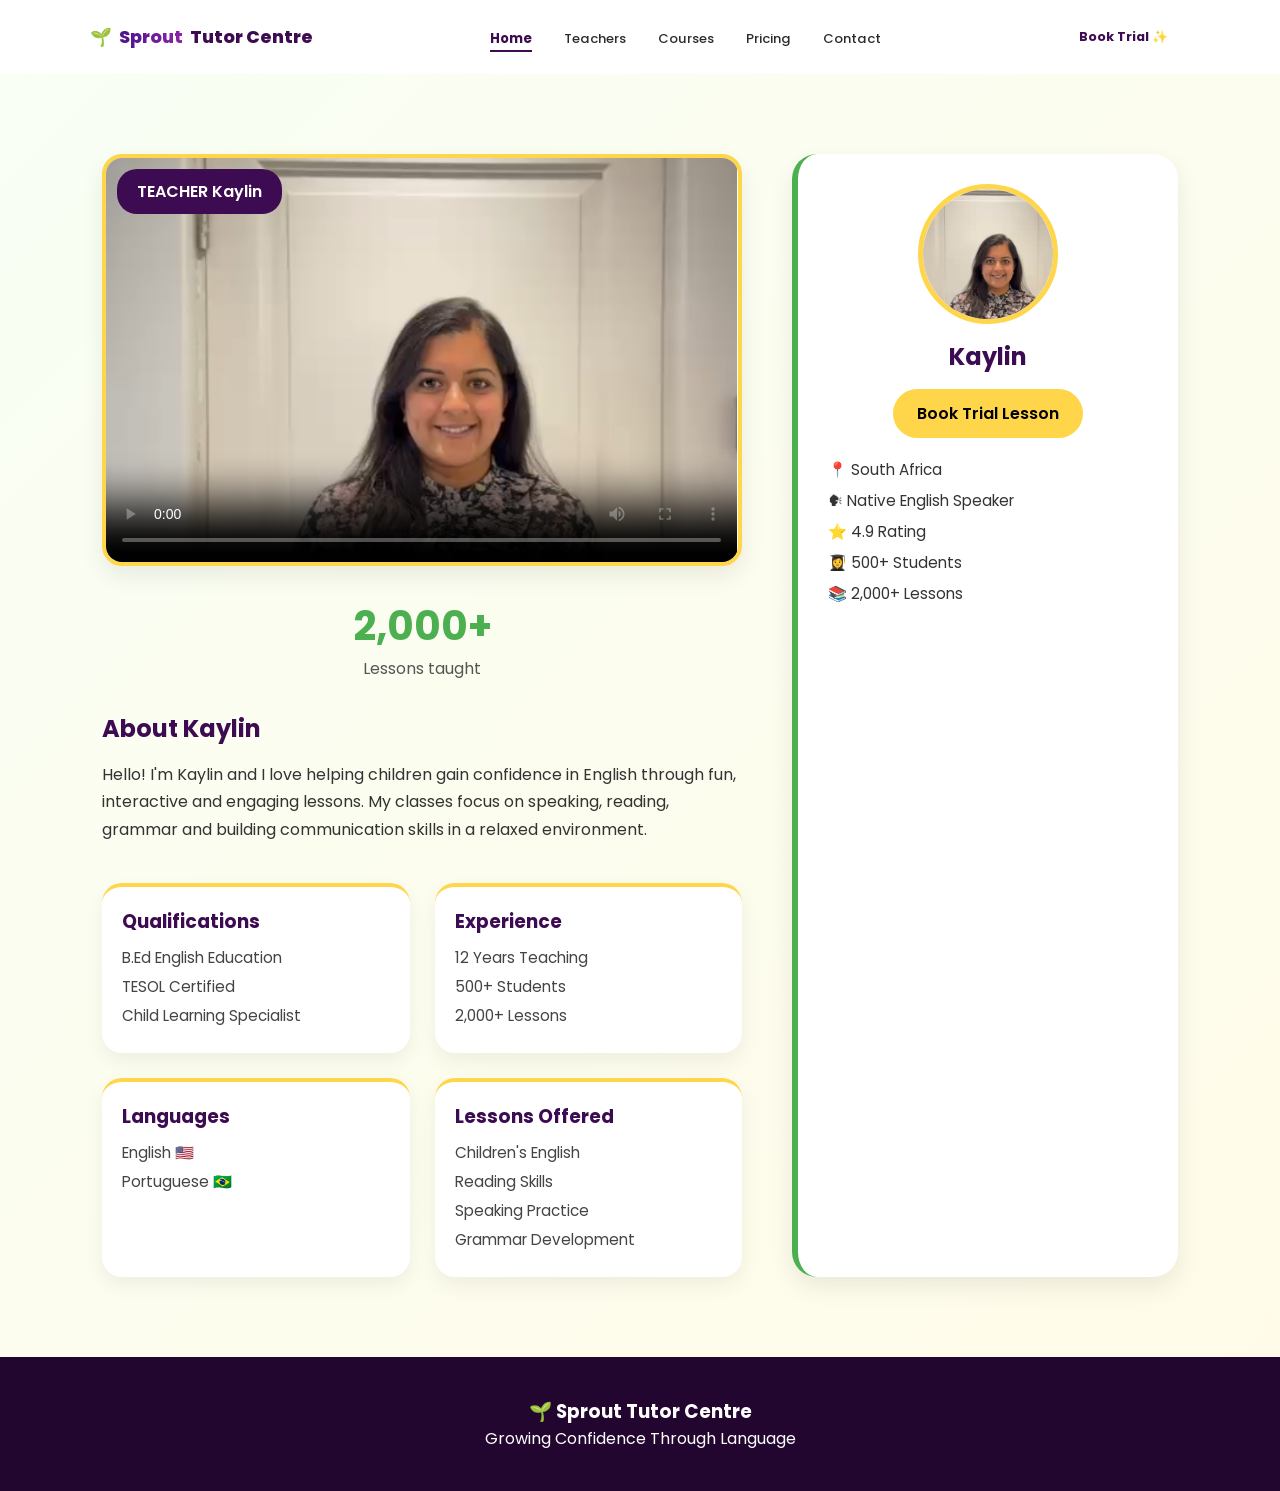
==== kaylin.html @ 29d7b6bc "Test redeploy with correct settings" ====
<html lang="en">
<head>
  <meta charset="UTF-8">
  <meta name="viewport" content="width=device-width, initial-scale=1.0">
  <title>Hannah Banks | Sprout Tutor Centre</title>
  <link rel="preconnect" href="https://fonts.googleapis.com">
  <link rel="preconnect" href="https://fonts.gstatic.com" crossorigin>
  <link href="https://fonts.googleapis.com/css2?family=Poppins:wght@300;400;500;600;700;800&display=swap" rel="stylesheet">
  <link rel="stylesheet" href="style.css">
</head>
<body>

<!-- HEADER -->
<header>
  <a class="logo" href="index.html">🌱 <span>Sprout</span> Tutor Centre</a>
  <nav>
    <a href="index.html" class="nav-active">Home</a>
    <a href="teachers.html">Teachers</a>
    <a href="courses.html">Courses</a>
    <a href="pricing.html">Pricing</a>
    <a href="contact (2).html">Contact</a>
  </nav>
  <a href="book-trial.html" class="trial-btn">Book Trial ✨</a>
</header>

<section class="teacher-profile-layout">

  <!-- LEFT SIDE -->
  <div class="teacher-main">
    <div class="teacher-video-card">
      <video controls poster="teacher kaylin.PNG">
        <source src="kaylin.mp4" type="video/mp4">
        Your browser does not support the video tag.
      </video>
      <div class="teacher-name-banner">TEACHER Kaylin</div>
    </div>


    <div class="lesson-count">
      <h2>2,000+</h2>
      <p>Lessons taught</p>
    </div>

    <div class="about-section">
      <h2>About Kaylin</h2>
      <p>Hello! I'm Kaylin and I love helping children gain confidence in English through fun, interactive and engaging lessons. My classes focus on speaking, reading, grammar and building communication skills in a relaxed environment.</p>
    </div>

    <div class="teacher-details-grid">
      <div class="detail-box">
        <h3>Qualifications</h3>
        <ul>
          <li>B.Ed English Education</li>
          <li>TESOL Certified</li>
          <li>Child Learning Specialist</li>
        </ul>
      </div>
      <div class="detail-box">
        <h3>Experience</h3>
        <ul>
          <li>12 Years Teaching</li>
          <li>500+ Students</li>
          <li>2,000+ Lessons</li>
        </ul>
      </div>
      <div class="detail-box">
        <h3>Languages</h3>
        <ul>
          <li>English 🇺🇸</li>
          <li>Portuguese 🇧🇷</li>
        </ul>
      </div>
      <div class="detail-box">
        <h3>Lessons Offered</h3>
        <ul>
          <li>Children's English</li>
          <li>Reading Skills</li>
          <li>Speaking Practice</li>
          <li>Grammar Development</li>
        </ul>
      </div>
    </div>
  </div>

  <!-- RIGHT SIDE -->
  <aside class="teacher-sidebar">
    <img src="teacher kaylin.PNG" alt="Hannah">
    <h2>Kaylin</h2>
    <a href="book-trial.html?teacher=Hannah" class="book-btn">Book Trial Lesson</a>
    <ul class="teacher-stats">
      <li>📍 South Africa</li>
      <li>🗣 Native English Speaker</li>
      <li>⭐ 4.9 Rating</li>
      <li>👩‍🎓 500+ Students</li>
      <li>📚 2,000+ Lessons</li>
    </ul>
  </aside>

</section>

<footer>
  <h3>🌱 Sprout Tutor Centre</h3>
  <p>Growing Confidence Through Language</p>
</footer>

</body>
</html>
---- style.css ----
:root{
    --primary:#3D0B52;
    --secondary:#FFD54A;
    --light:#FAF9FC;
    --text:#2B2B2B;
    --white:#FFFFFF;
}

*{
    margin:0;
    padding:0;
    box-sizing:border-box;
}

body{
    font-family:'Poppins',sans-serif;
    background:var(--light);
    color:var(--text);
}

/* NAVBAR */
header{
    display:flex;
    justify-content:space-between;
    align-items:center;
    padding:20px 8%;
    position:sticky;
    top:0;
    z-index:1000;
    backdrop-filter:blur(10px);
    background:lavender;
    border-bottom:1px solid rgba(0,0,0,.05);
}

.logo {
    font-size: 2rem;
    font-weight: 800;
    text-decoration: none;
    color: var(--primary);
    display: flex;
    align-items: center;
    gap: 10px;
}

.logo span {
    background: linear-gradient(90deg,#4A148C,#6A1B9A,#8E24AA);
    background-clip: text;
    -webkit-background-clip: text;
    color: transparent;
    -webkit-text-fill-color: transparent;
    display: inline-block;
}

nav a{
    text-decoration:none;
    margin:0 15px;
    color:var(--text);
    font-weight:500;
    position:relative;
}

nav a::after{
    content:"";
    position:absolute;
    left:0;
    bottom:-5px;
    width:0;
    height:3px;
    background:var(--primary);
    transition:.3s;
}

nav a:hover::after{ width:100%; }

.trial-btn{
    background:var(--secondary);
    color:black;
    text-decoration:none;
    padding:12px 24px;
    border-radius:40px;
    font-weight:600;
    transition:.3s;
}

.trial-btn:hover{ transform:translateY(-3px); }

/* HERO */
.hero {
    min-height: 90vh;
    display: flex;
    align-items: center;
    justify-content: space-between;
    padding: 80px 8%;
    background: linear-gradient(135deg, #faf9fc, #f2e8ff);
    flex-wrap: wrap;
}

.hero-content { max-width: 600px; }

.tag {
    color: var(--primary);
    font-weight: 700;
    letter-spacing: 2px;
    text-transform: uppercase;
}

.hero h1 {
    font-size: clamp(2rem, 5vw, 5rem);
    line-height: 1.1;
    margin: 20px 0;
    color: var(--primary);
}

.hero p {
    font-size: 1.1rem;
    line-height: 1.8;
    margin-bottom: 30px;
    color: #333;
}

.hero-buttons {
    display: flex;
    gap: 15px;
    flex-wrap: wrap;
}

.btn-primary,
.btn-secondary {
    text-decoration: none;
    padding: 16px 30px;
    border-radius: 40px;
    font-weight: 600;
    transition: transform .3s, box-shadow .3s;
}

.btn-primary {
    background: var(--primary);
    color: white;
}

.btn-secondary {
    background: var(--secondary);
    color: black;
}

.btn-primary:hover,
.btn-secondary:hover {
    transform: translateY(-5px);
    box-shadow: 0 8px 20px rgba(0,0,0,.15);
}

.btn-primary:focus,
.btn-secondary:focus {
    outline: 2px solid var(--primary);
    outline-offset: 4px;
}

/* IMAGE */
.hero-image {
    position: relative;
    flex: 1;
    display: flex;
    justify-content: center;
    margin-top: 40px;
}

.blob {
    width: 450px;
    height: 450px;
    background: var(--secondary);
    border-radius: 60% 40% 50% 50% / 50% 60% 40% 50%;
    position: absolute;
    top: 30px;
    left: 20px;
    animation: blobMorph 8s infinite alternate ease-in-out;
}

.hero-image img {
    width: 100%;
    max-width: 500px;
    border-radius: 40px;
    position: relative;
    z-index: 2;
    box-shadow: 0 20px 40px rgba(0,0,0,.15);
}

/* Blob animation */
@keyframes blobMorph {
    0% { border-radius: 60% 40% 50% 50% / 50% 60% 40% 50%; }
    50% { border-radius: 50% 60% 40% 50% / 60% 50% 50% 40%; }
    100% { border-radius: 40% 60% 60% 40% / 50% 40% 60% 50%; }
}

/* RESPONSIVE */
@media (max-width: 768px) {
    .hero {
        flex-direction: column;
        text-align: center;
        padding: 40px 5%;
    }
    .hero-buttons { justify-content: center; }
    .hero-image { margin-top: 20px; }
    .blob { width: 300px; height: 300px; }
}

/* STATS */
.stats {
    display:flex;
    justify-content:center;
    gap:80px;
    padding:80px 8%;
    background:white;
}

.stat { text-align:center; }

.stat h2 {
    color:var(--primary);
    font-size:3rem;
}

/* FEATURES */
.features {
    padding:100px 8%;
}

.features h2 {
    text-align:center;
    margin-bottom:50px;
    color:var(--primary);
}

.feature-grid {
    display:grid;
    grid-template-columns: repeat(auto-fit,minmax(280px,1fr));
    gap:30px;
}

.feature-card {
    background:white;
    padding:35px;
    border-radius:32px;
    border:1px solid rgba(0,0,0,.05);
    box-shadow: 0 10px 30px rgba(0,0,0,.08);
    transition:.4s;
}

.feature-card:hover {
    transform: translateY(-10px);
    box-shadow: 0 20px 40px rgba(61,11,82,.15);
}

.icon {
    font-size:2.5rem;
    margin-bottom:15px;
}

/* TEACHERS */
/* TEACHERS PREVIEW */
.teachers-preview {
    padding: 100px 8%;
    background: white;
    position: relative;
    z-index: 1;
}

.teachers-preview h2 {
    text-align: center;
    margin-bottom: 50px;
    color: var(--primary);
    font-size: 2.5rem;
    text-shadow: 0 4px 12px rgba(61,11,82,0.15);
}

/* TEACHER GRID */
.teacher-grid {
    display: grid;
    grid-template-columns: repeat(auto-fit, minmax(280px, 1fr));
    gap: 30px;
}

/* TEACHER CARD */
.teacher-card {
    background: rgba(255,255,255,0.75); /* glassmorphism */
    backdrop-filter: blur(12px);
    padding: 35px;
    border-radius: 30px;
    text-align: center;
    text-decoration: none;
    color: var(--text);
    box-shadow: 0 10px 30px rgba(0,0,0,.08);
    transition: transform .4s, box-shadow .4s;
    position: relative;
    overflow: hidden;
}

.teacher-card:hover {
    transform: translateY(-10px) scale(1.03);
    box-shadow: 0 20px 40px rgba(61,11,82,.15);
}

.teacher-card:hover {
    transform: translateY(-10px) scale(1.03);
    box-shadow: 0 20px 40px rgba(61,11,82,.15);
}

/* IMAGE */
.teacher-card img {
    width: 130px;
    height: 130px;
    object-fit: cover;
    border-radius: 50%;
    margin-bottom: 20px;
    border: 5px solid #f2e8ff;
    transition: transform .4s;
}

.teacher-card:hover img {
    transform: rotate(-3deg) scale(1.05);
}

/* NAME + ROLE */
.teacher-card h3 {
    color: var(--primary);
    margin-bottom: 10px;
    font-weight: 700;
}

.teacher-card p {
    font-size: 1rem;
    color: #444;
}

/* META BADGES */
.teacher-meta {
    margin-top: 15px;
    display: flex;
    justify-content: center;
    gap: 12px;
    flex-wrap: wrap;
}

.teacher-meta span {
    background: var(--secondary);
    color: var(--primary);
    padding: 6px 12px;
    border-radius: 20px;
    font-size: 0.9rem;
    font-weight: 600;
}

/* VIEW PROFILE BUTTON */
.view-profile {
    display: inline-block;
    margin-top: 15px;
    padding: 12px 24px;
    border-radius: 30px;
    background: var(--primary);
    color: white;
    font-weight: 600;
    transition: transform .3s, box-shadow .3s;
}

.view-profile:hover {
    transform: translateY(-5px);
    box-shadow: 0 8px 20px rgba(0,0,0,.15);
}

/* Glow effect on hover */
.teacher-card::before {
    content: "";
    position: absolute;
    top: -20%;
    left: -20%;
    width: 160%;
    height: 160%;
    background: radial-gradient(circle, var(--accent) 0%, transparent 70%);
    opacity: 0;
    transition: opacity .4s;
    z-index: 0;
}

.teacher-card:hover::before {
    opacity: 0.25;
}

/* CTA */
.cta {
    background:var(--primary);
    color:white;
    text-align:center;
    padding:100px 8%;
}

.cta h2 {
    font-size:3rem;
    margin-bottom:15px;
}

.cta p { margin-bottom:30px; }

/* FOOTER */
footer {
    text-align:center;
    padding:40px;
    background:#220630;
    color:white;
}

/* MOBILE */
@media(max-width:900px){
    header{ flex-direction:column; gap:15px; }
    .hero{ flex-direction:column; text-align:center; }
    .hero h1{ font-size:3rem; }
    .hero-buttons{ justify-content:center; }
    .hero-image img{ width:100%; max-width:350px; }
    .blob{ width:300px; height:300px; }
    .stats{ flex-direction:column; gap:40px; }
}

/* TEACHER PROFILE LAYOUT */
.teacher-profile-layout {
  display: flex;
  gap: 50px;
  padding: 80px 8%;
  background: linear-gradient(135deg, #f9fff5, #fffbe8); /* soft green-yellow background */
}

/* LEFT SIDE MAIN CONTENT */
.teacher-main {
  flex: 2;
}

.teacher-video-card {
  position: relative;
  margin-bottom: 30px;
}

.teacher-video-card video {
  width: 100%;
  border-radius: 20px;
  box-shadow: 0 10px 25px rgba(0,0,0,.08);
  border: 4px solid var(--secondary); /* yellow border */
}

.teacher-name-banner {
  position: absolute;
  top: 15px; /* place near the top */
  left: 15px;
  background: var(--primary);
  color: white;
  padding: 10px 20px;
  border-radius: 20px;
  font-weight: 600;
}



/* LESSON COUNT */
.lesson-count {
  text-align: center;
  margin: 30px 0;
}

.lesson-count h2 {
  font-size: 2.5rem;
  color: var(--accent, #4CAF50); /* fresh green */
}

.lesson-count p {
  color: #555;
}

/* ABOUT SECTION */
.about-section {
  margin-bottom: 40px;
}

.about-section h2 {
  color: var(--primary);
  margin-bottom: 15px;
}

.about-section p {
  line-height: 1.7;
  color: #333;
}

/* DETAILS GRID */
.teacher-details-grid {
  display: grid;
  grid-template-columns: repeat(auto-fit,minmax(220px,1fr));
  gap: 25px;
}

.detail-box {
  background: white;
  border-radius: 20px;
  padding: 20px;
  box-shadow: 0 8px 20px rgba(0,0,0,.06);
  border-top: 4px solid var(--secondary); /* cheerful yellow accent */
}

.detail-box h3 {
  color: var(--primary);
  margin-bottom: 10px;
}

.detail-box ul {
  list-style: none;
  padding: 0;
}

.detail-box li {
  margin: 6px 0;
  font-size: 0.95rem;
  color: #444;
}

/* RIGHT SIDE SIDEBAR */
.teacher-sidebar {
  flex: 1;
  background: white;
  border-radius: 25px;
  padding: 30px;
  text-align: center;
  box-shadow: 0 10px 25px rgba(0,0,0,.08);
  border-left: 6px solid var(--accent, #4CAF50); /* green accent */
}

.teacher-sidebar img {
  width: 140px;
  height: 140px;
  border-radius: 50%;
  object-fit: cover;
  margin-bottom: 15px;
  border: 5px solid var(--secondary);
}

.teacher-sidebar h2 {
  color: var(--primary);
  margin-bottom: 15px;
}

.book-btn {
  display: inline-block;
  background: var(--secondary);
  color: black;
  padding: 12px 24px;
  border-radius: 30px;
  font-weight: 600;
  text-decoration: none;
  transition: transform .3s, box-shadow .3s;
}

.book-btn:hover {
  transform: translateY(-5px);
  box-shadow: 0 8px 20px rgba(0,0,0,.15);
}

.teacher-stats {
  list-style: none;
  padding: 0;
  margin-top: 20px;
  text-align: left;
}

.teacher-stats li {
  margin: 8px 0;
  font-size: 0.95rem;
  color: #333;
}

/* RESPONSIVE */
@media(max-width: 900px) {
  .teacher-profile-layout {
    flex-direction: column;
  }
  .teacher-sidebar {
    margin-top: 30px;
  }
}
/* TEACHERS PREVIEW */
.teachers-preview {
  padding: 80px 8%;
  background: linear-gradient(135deg, #f9fff5, #fffbe8); /* soft green-yellow */
  text-align: center;
}

.teachers-preview h2 {
  font-size: 2.5rem;
  color: #2e7d32; /* fresh green */
  margin-bottom: 15px;
}

.teachers-preview p {
  max-width: 600px;
  margin: 0 auto 40px;
  color: #444;
  line-height: 1.6;
}

/* Trail page */

.trial-form {
  max-width: 500px;
  margin: 40px auto;
  padding: 30px;
  background: rgba(255,255,255,0.85);
  backdrop-filter: blur(10px);
  border-radius: 20px;
  box-shadow: 0 10px 25px rgba(0,0,0,.1);
}

.trial-form h2 {
  margin-bottom: 20px;
  color: var(--primary);
  text-align: center;
}

.trial-form label {
  display: block;
  margin: 10px 0 5px;
  font-weight: 600;
}

.trial-form input,
.trial-form select {
  width: 100%;
  padding: 10px;
  border-radius: 8px;
  border: 1px solid #ccc;
  margin-bottom: 15px;
}

.trial-form .book-btn {
  width: 100%;
  padding: 12px;
  border-radius: 25px;
  background: var(--primary);
  color: #fff;
  font-weight: 600;
  border: none;
  cursor: pointer;
  transition: transform .3s, box-shadow .3s;
}

.trial-form .book-btn:hover {
  transform: translateY(-3px);
  box-shadow: 0 6px 15px rgba(61,11,82,.25);
}

/*  thank you submission form */
.thank-you {
  max-width: 600px;
  margin: 100px auto;
  text-align: center;
  padding: 40px;
  background: #fafafa;
  border-radius: 20px;
  box-shadow: 0 10px 25px rgba(0,0,0,.1);
}

.thank-you h2 {
  color: var(--primary);
  margin-bottom: 20px;
}

.thank-you p {
  margin-bottom: 30px;
  font-size: 1.1em;
}


/* ── HEADER ── */
header {
  position: sticky;
  top: 0;
  z-index: 100;
  display: flex;
  align-items: center;
  justify-content: space-between;
  padding: 18px 7%;
  background: rgba(255, 255, 255, 0.87);
  backdrop-filter: blur(16px);
  -webkit-backdrop-filter: blur(16px);
  border-bottom: 1px solid var(--border);
}

.logo {
  font-size: 1.1rem;
  font-weight: 800;
  color: var(--primary);
  display: flex;
  align-items: center;
  gap: 7px;
  text-decoration: none;
}

.logo span {
  background: linear-gradient(90deg, #4A148C, #6A1B9A, #8E24AA);
  -webkit-background-clip: text;
  background-clip: text;
  color: transparent;
  -webkit-text-fill-color: transparent;
}

nav a {
  text-decoration: none;
  margin: 0 14px;
  color: var(--text);
  font-weight: 500;
  font-size: 0.82rem;
  position: relative;
  transition: color 0.2s;
}

nav a::after {
  content: "";
  position: absolute;
  left: 0;
  bottom: -4px;
  width: 0;
  height: 2px;
  background: var(--primary);
  transition: width 0.3s;
}

nav a:hover::after,
nav a.nav-active::after {
  width: 100%;
}

nav a.nav-active {
  color: var(--primary);
  font-weight: 700;
}

.trial-btn {
  background: var(--accent);
  color: var(--primary);
  text-decoration: none;
  padding: 10px 22px;
  border-radius: 40px;
  font-weight: 700;
  font-size: 0.8rem;
  transition: transform 0.2s, box-shadow 0.2s;
}

.trial-btn:hover {
  transform: translateY(-2px);
  box-shadow: 0 6px 18px rgba(255, 213, 74, 0.4);
}
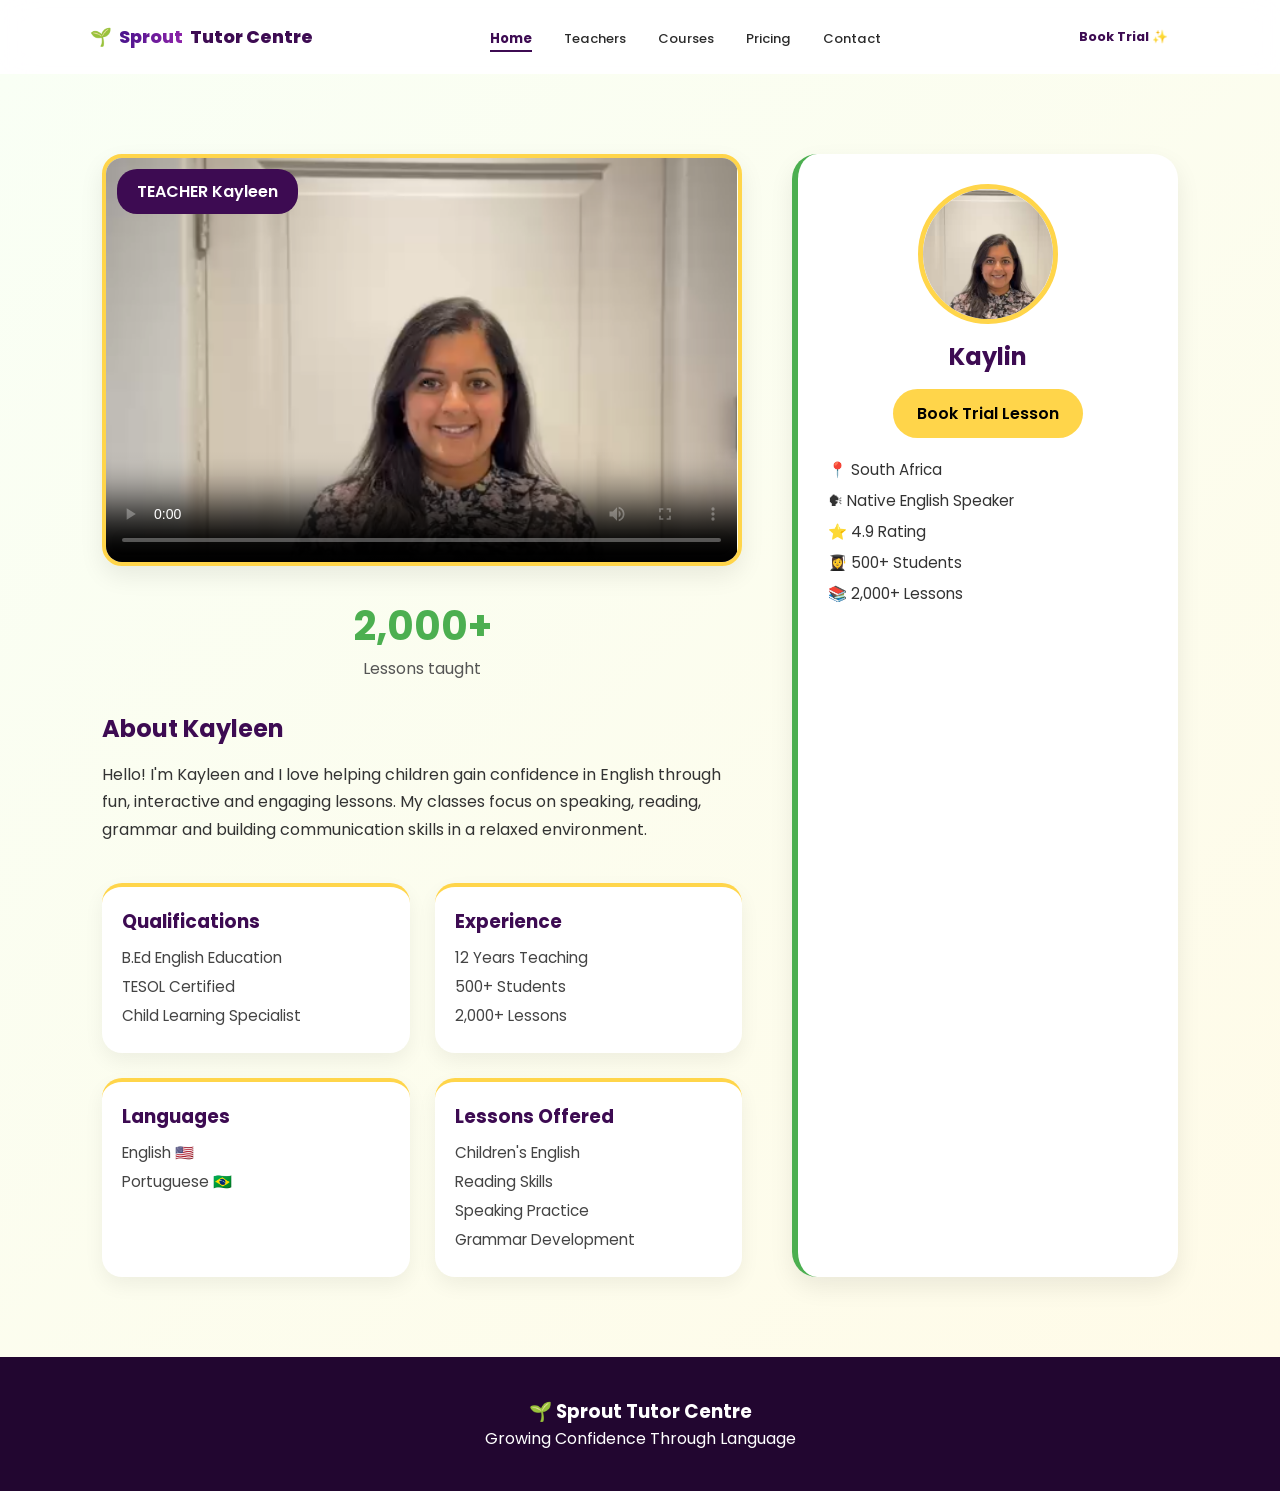
==== commit a1f116d2: "Update website" ====
--- a/kaylin.html
+++ b/kaylin.html
@@ -3,7 +3,7 @@
 <head>
   <meta charset="UTF-8">
   <meta name="viewport" content="width=device-width, initial-scale=1.0">
-  <title>Hannah Banks | Sprout Tutor Centre</title>
+  <title>Kaylin | Sprout Tutor Centre</title>
   <link rel="preconnect" href="https://fonts.googleapis.com">
   <link rel="preconnect" href="https://fonts.gstatic.com" crossorigin>
   <link href="https://fonts.googleapis.com/css2?family=Poppins:wght@300;400;500;600;700;800&display=swap" rel="stylesheet">
@@ -33,7 +33,7 @@
         <source src="kaylin.mp4" type="video/mp4">
         Your browser does not support the video tag.
       </video>
-      <div class="teacher-name-banner">TEACHER Kaylin</div>
+      <div class="teacher-name-banner">TEACHER Kayleen</div>
     </div>
 
 
@@ -43,8 +43,8 @@
     </div>
 
     <div class="about-section">
-      <h2>About Kaylin</h2>
-      <p>Hello! I'm Kaylin and I love helping children gain confidence in English through fun, interactive and engaging lessons. My classes focus on speaking, reading, grammar and building communication skills in a relaxed environment.</p>
+      <h2>About Kayleen</h2>
+      <p>Hello! I'm Kayleen and I love helping children gain confidence in English through fun, interactive and engaging lessons. My classes focus on speaking, reading, grammar and building communication skills in a relaxed environment.</p>
     </div>
 
     <div class="teacher-details-grid">
